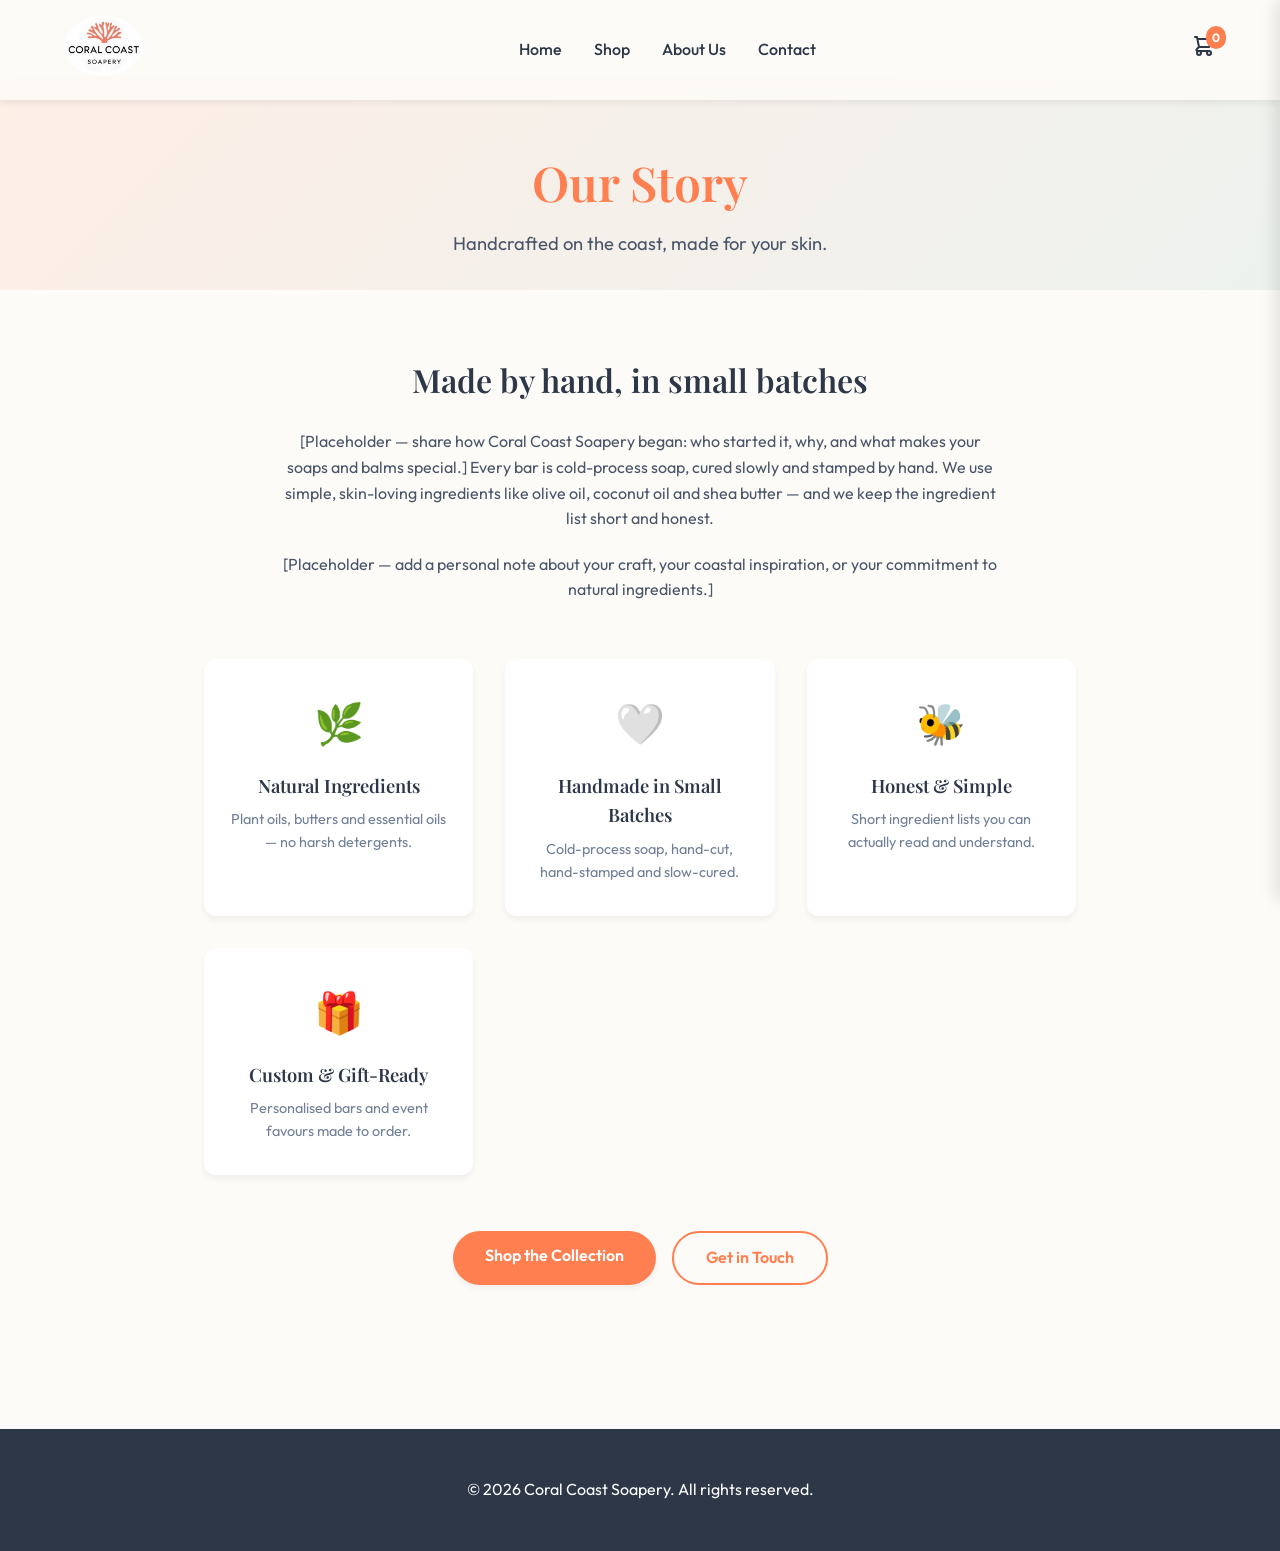
==== about.html @ 8bab6385 "Update productsData with 34 items from Excel catalog" ====
<!DOCTYPE html>
<html lang="en">
<head>
    <meta charset="UTF-8">
    <meta name="viewport" content="width=device-width, initial-scale=1.0">
    <title>About Us | Coral Coast Soapery</title>
    <meta name="description" content="The story behind Coral Coast Soapery — small-batch, handmade soaps and balms crafted with natural ingredients.">
    <link rel="icon" href="logo/CORAL COAST_LOGO.jpg">

    <!-- Open Graph / social share -->
    <meta property="og:type" content="website">
    <meta property="og:title" content="About Coral Coast Soapery">
    <meta property="og:description" content="Small-batch, handmade soaps and balms crafted with natural ingredients.">
    <meta property="og:image" content="logo/CORAL COAST_LOGO.jpg">
    <meta name="twitter:card" content="summary_large_image">

    <link rel="stylesheet" href="styles.css">
</head>
<body>
    <header>
        <a href="index.html" class="logo">
            <img src="logo/CORAL COAST_LOGO.jpg" alt="Coral Coast Soapery Logo">
        </a>
        <nav>
            <ul id="nav-menu">
                <li><a href="index.html">Home</a></li>
                <li><a href="shop.html">Shop</a></li>
                <li><a href="about.html">About Us</a></li>
                <li><a href="contact.html">Contact</a></li>
            </ul>
        </nav>
        <div class="header-actions">
            <div class="cart-icon" id="cart-icon">
                <svg xmlns="http://www.w3.org/2000/svg" fill="none" viewBox="0 0 24 24" stroke="currentColor">
                    <path stroke-linecap="round" stroke-linejoin="round" stroke-width="2" d="M3 3h2l.4 2M7 13h10l4-8H5.4M7 13L5.4 5M7 13l-2.293 2.293c-.63.63-.184 1.707.707 1.707H17m0 0a2 2 0 100 4 2 2 0 000-4zm-8 2a2 2 0 11-4 0 2 2 0 014 0z" />
                </svg>
                <span class="cart-count" id="cart-count">0</span>
            </div>
            <button class="menu-toggle" id="menu-toggle" aria-label="Toggle navigation menu" aria-expanded="false" aria-controls="nav-menu">
                <span></span><span></span><span></span>
            </button>
        </div>
    </header>

    <div class="cart-sidebar" id="cart-sidebar">
        <div class="cart-header">
            <h2>Your Cart</h2>
            <button class="close-cart" id="close-cart">&times;</button>
        </div>
        <div class="cart-items" id="cart-items"></div>
        <div class="cart-footer">
            <div class="cart-total">
                <span>Total:</span>
                <span id="cart-total-amount">$0.00</span>
            </div>
            <a href="checkout.html" class="btn btn-primary checkout-btn">Proceed to Checkout</a>
        </div>
    </div>

    <!-- TODO (client): replace the placeholder copy below with the real brand story. -->
    <section class="page-hero">
        <div class="page-hero-content">
            <h1>Our Story</h1>
            <p>Handcrafted on the coast, made for your skin.</p>
        </div>
    </section>

    <section class="about-section">
        <div class="about-story">
            <h2>Made by hand, in small batches</h2>
            <p>
                [Placeholder — share how Coral Coast Soapery began: who started it, why,
                and what makes your soaps and balms special.] Every bar is cold-process
                soap, cured slowly and stamped by hand. We use simple, skin-loving
                ingredients like olive oil, coconut oil and shea butter — and we keep the
                ingredient list short and honest.
            </p>
            <p>
                [Placeholder — add a personal note about your craft, your coastal
                inspiration, or your commitment to natural ingredients.]
            </p>
        </div>

        <div class="values-grid">
            <div class="value-card">
                <div class="value-icon">🌿</div>
                <h3>Natural Ingredients</h3>
                <p>Plant oils, butters and essential oils — no harsh detergents.</p>
            </div>
            <div class="value-card">
                <div class="value-icon">🤍</div>
                <h3>Handmade in Small Batches</h3>
                <p>Cold-process soap, hand-cut, hand-stamped and slow-cured.</p>
            </div>
            <div class="value-card">
                <div class="value-icon">🐝</div>
                <h3>Honest &amp; Simple</h3>
                <p>Short ingredient lists you can actually read and understand.</p>
            </div>
            <div class="value-card">
                <div class="value-icon">🎁</div>
                <h3>Custom &amp; Gift-Ready</h3>
                <p>Personalised bars and event favours made to order.</p>
            </div>
        </div>

        <div class="about-cta">
            <a href="shop.html" class="btn btn-primary">Shop the Collection</a>
            <a href="contact.html" class="btn btn-outline">Get in Touch</a>
        </div>
    </section>

    <footer>
        <p>&copy; 2026 Coral Coast Soapery. All rights reserved.</p>
    </footer>

    <script src="main.js"></script>
</body>
</html>
---- styles.css ----
/* e:\CORAL COAST SOAPERY\styles.css */
@import url('https://fonts.googleapis.com/css2?family=Outfit:wght@300;400;500;600&family=Playfair+Display:ital,wght@0,400;0,600;1,400&display=swap');

:root {
    --color-bg: #fdfbf7;
    --color-text: #2d3748;
    --color-accent: #ff7f50; /* Coral */
    --color-secondary: #8fbc8f; /* Sage Green */
    --color-ocean: #5f9ea0; /* Ocean Blue */
    --color-white: #ffffff;
    --font-heading: 'Playfair Display', serif;
    --font-body: 'Outfit', sans-serif;
    --transition-smooth: all 0.3s cubic-bezier(0.25, 0.8, 0.25, 1);
    --border-radius: 12px;
    --shadow-subtle: 0 4px 6px rgba(0, 0, 0, 0.05);
    --shadow-hover: 0 10px 15px rgba(0, 0, 0, 0.1);
}

* {
    margin: 0;
    padding: 0;
    box-sizing: border-box;
}

body {
    font-family: var(--font-body);
    background-color: var(--color-bg);
    color: var(--color-text);
    line-height: 1.6;
    overflow-x: hidden;
}

h1, h2, h3, h4, h5, h6 {
    font-family: var(--font-heading);
    font-weight: 600;
}

a {
    text-decoration: none;
    color: inherit;
}

/* Header & Nav */
header {
    background-color: rgba(253, 251, 247, 0.9);
    backdrop-filter: blur(10px);
    position: fixed;
    width: 100%;
    top: 0;
    z-index: 1000;
    box-shadow: var(--shadow-subtle);
    padding: 1rem 5%;
    display: flex;
    justify-content: space-between;
    align-items: center;
    transition: var(--transition-smooth);
}

.logo img {
    height: 60px;
    border-radius: 50%;
}

nav ul {
    list-style: none;
    display: flex;
    gap: 2rem;
}

nav a {
    font-weight: 500;
    position: relative;
    padding-bottom: 0.25rem;
}

nav a::after {
    content: '';
    position: absolute;
    width: 0;
    height: 2px;
    bottom: 0;
    left: 0;
    background-color: var(--color-accent);
    transition: var(--transition-smooth);
}

nav a:hover::after {
    width: 100%;
}

.cart-icon {
    position: relative;
    cursor: pointer;
}

.cart-icon svg {
    width: 24px;
    height: 24px;
}

.cart-count {
    position: absolute;
    top: -8px;
    right: -10px;
    background-color: var(--color-accent);
    color: var(--color-white);
    font-size: 0.75rem;
    padding: 2px 6px;
    border-radius: 10px;
    font-weight: bold;
}

.header-actions {
    display: flex;
    align-items: center;
    gap: 1.25rem;
}

/* Hamburger toggle — hidden on desktop, shown on mobile */
.menu-toggle {
    display: none;
    flex-direction: column;
    justify-content: center;
    gap: 5px;
    background: none;
    border: none;
    cursor: pointer;
    padding: 4px;
}

.menu-toggle span {
    display: block;
    width: 26px;
    height: 2px;
    border-radius: 2px;
    background-color: var(--color-text);
    transition: var(--transition-smooth);
}

.menu-toggle.active span:nth-child(1) {
    transform: translateY(7px) rotate(45deg);
}

.menu-toggle.active span:nth-child(2) {
    opacity: 0;
}

.menu-toggle.active span:nth-child(3) {
    transform: translateY(-7px) rotate(-45deg);
}

/* Hero Section */
.hero {
    margin-top: 80px;
    height: 70vh;
    display: flex;
    align-items: center;
    justify-content: center;
    text-align: center;
    background: linear-gradient(135deg, rgba(255, 127, 80, 0.1), rgba(95, 158, 160, 0.1));
    padding: 2rem;
}

.hero-content h1 {
    font-size: 4rem;
    margin-bottom: 1rem;
    color: var(--color-accent);
}

.hero-content p {
    font-size: 1.2rem;
    margin-bottom: 2rem;
    max-width: 600px;
    margin-inline: auto;
}

.btn {
    display: inline-block;
    padding: 0.75rem 2rem;
    border-radius: 30px;
    font-weight: 600;
    cursor: pointer;
    transition: var(--transition-smooth);
    border: none;
}

.btn-primary {
    background-color: var(--color-accent);
    color: var(--color-white);
    box-shadow: var(--shadow-subtle);
}

.btn-primary:hover {
    background-color: #e66a3d;
    transform: translateY(-2px);
    box-shadow: var(--shadow-hover);
}

/* Products Grid */
.products-section {
    padding: 5rem 5%;
}

.section-title {
    text-align: center;
    font-size: 2.5rem;
    margin-bottom: 3rem;
}

.grid {
    display: grid;
    grid-template-columns: repeat(auto-fit, minmax(280px, 1fr));
    gap: 2.5rem;
}

.product-card {
    background: var(--color-white);
    border-radius: var(--border-radius);
    overflow: hidden;
    box-shadow: var(--shadow-subtle);
    transition: var(--transition-smooth);
    text-align: center;
    position: relative;
    padding-bottom: 1.5rem;
    display: flex;
    flex-direction: column;
}

.product-card:hover {
    transform: translateY(-10px);
    box-shadow: var(--shadow-hover);
}

.product-image {
    width: 100%;
    height: 300px;
    object-fit: cover;
    transition: var(--transition-smooth);
}

.product-card:hover .product-image {
    transform: scale(1.05);
}

.product-info {
    padding: 1.5rem;
    flex-grow: 1;
    display: flex;
    flex-direction: column;
    justify-content: flex-end;
}

.product-title {
    font-size: 1.25rem;
    margin-bottom: 0.25rem;
}

.product-weight {
    font-size: 0.85rem;
    color: #718096;
    margin-bottom: 0.5rem;
}

.product-desc-small {
    font-size: 0.9rem;
    color: #4a5568;
    margin-bottom: 1rem;
    line-height: 1.4;
}

.product-price {
    font-weight: 600;
    color: var(--color-secondary);
    font-size: 1.1rem;
    margin-bottom: 1rem;
}

/* Cart Sidebar (hidden by default) */
.cart-sidebar {
    position: fixed;
    top: 0;
    right: -400px;
    width: 400px;
    height: 100vh;
    background: var(--color-white);
    box-shadow: -5px 0 15px rgba(0,0,0,0.1);
    z-index: 2000;
    transition: var(--transition-smooth);
    padding: 2rem;
    display: flex;
    flex-direction: column;
}

.cart-sidebar.open {
    right: 0;
}

.cart-header {
    display: flex;
    justify-content: space-between;
    align-items: center;
    margin-bottom: 2rem;
    border-bottom: 1px solid #eee;
    padding-bottom: 1rem;
}

.close-cart {
    background: none;
    border: none;
    font-size: 1.5rem;
    cursor: pointer;
}

.cart-items {
    flex: 1;
    overflow-y: auto;
}

.cart-item {
    display: flex;
    gap: 1rem;
    margin-bottom: 1.5rem;
    align-items: center;
}

.cart-item img {
    width: 60px;
    height: 60px;
    border-radius: 8px;
    object-fit: cover;
}

.cart-item-details {
    flex: 1;
}

.cart-item-title {
    font-weight: 500;
    font-size: 0.9rem;
}

.cart-item-price {
    color: var(--color-secondary);
    font-weight: 600;
}

.remove-item {
    background: none;
    border: none;
    color: #e53e3e;
    cursor: pointer;
    font-size: 0.8rem;
}

.cart-qty {
    display: flex;
    align-items: center;
    gap: 0.5rem;
    margin-top: 0.35rem;
}

.qty-btn {
    width: 24px;
    height: 24px;
    border: 1px solid #ddd;
    background: var(--color-white);
    border-radius: 6px;
    cursor: pointer;
    font-size: 1rem;
    line-height: 1;
    display: flex;
    align-items: center;
    justify-content: center;
    transition: var(--transition-smooth);
}

.qty-btn:hover {
    border-color: var(--color-accent);
    color: var(--color-accent);
}

.qty-value {
    min-width: 20px;
    text-align: center;
    font-weight: 600;
    font-size: 0.9rem;
}

.cart-qty .remove-item {
    margin-left: auto;
}

.cart-footer {
    border-top: 1px solid #eee;
    padding-top: 1.5rem;
}

.cart-total {
    display: flex;
    justify-content: space-between;
    font-weight: 600;
    font-size: 1.2rem;
    margin-bottom: 1.5rem;
}

.checkout-btn {
    width: 100%;
    text-align: center;
}

/* Footer */
footer {
    background-color: var(--color-text);
    color: var(--color-white);
    text-align: center;
    padding: 3rem 5%;
    margin-top: 5rem;
}

/* Checkout Page */
.checkout-container {
    max-width: 1000px;
    margin: 120px auto 5rem;
    display: grid;
    grid-template-columns: 1fr 1fr;
    gap: 3rem;
    padding: 0 5%;
}

.checkout-form {
    background: var(--color-white);
    padding: 2.5rem;
    border-radius: var(--border-radius);
    box-shadow: var(--shadow-subtle);
}

.form-group {
    margin-bottom: 1.5rem;
}

.form-group label {
    display: block;
    margin-bottom: 0.5rem;
    font-weight: 500;
}

.form-group input {
    width: 100%;
    padding: 0.75rem;
    border: 1px solid #ddd;
    border-radius: 8px;
    font-family: var(--font-body);
}

.form-group input:focus {
    outline: none;
    border-color: var(--color-accent);
}

.order-summary {
    background: #f4f8f4;
    padding: 2.5rem;
    border-radius: var(--border-radius);
}

@media (max-width: 768px) {
    .checkout-container {
        grid-template-columns: 1fr;
    }
    .menu-toggle {
        display: flex;
    }
    nav {
        position: absolute;
        top: 100%;
        left: 0;
        width: 100%;
    }
    nav ul {
        flex-direction: column;
        gap: 0;
        background-color: var(--color-bg);
        box-shadow: var(--shadow-subtle);
        max-height: 0;
        overflow: hidden;
        opacity: 0;
        pointer-events: none;
        transition: var(--transition-smooth);
    }
    nav ul.open {
        max-height: 320px;
        opacity: 1;
        pointer-events: auto;
        padding: 0.5rem 5% 1rem;
    }
    nav ul li {
        padding: 0.85rem 0;
        border-bottom: 1px solid rgba(0, 0, 0, 0.06);
    }
    .hero-content h1 {
        font-size: 2.5rem;
    }
    .cart-sidebar {
        width: 100%;
        right: -100%;
    }
}

/* Single Product Detail Page */
.product-detail-wrapper {
    max-width: 1200px;
    margin: 120px auto 5rem;
    padding: 0 5%;
}

.back-link {
    display: inline-block;
    margin-bottom: 2rem;
    font-weight: 500;
    color: var(--color-ocean);
    transition: var(--transition-smooth);
}

.back-link:hover {
    color: var(--color-accent);
}

.product-detail-container {
    display: grid;
    grid-template-columns: 1fr 1fr;
    gap: 4rem;
    background: var(--color-white);
    padding: 3rem;
    border-radius: var(--border-radius);
    box-shadow: var(--shadow-subtle);
}

.pd-gallery img {
    width: 100%;
    height: auto;
    border-radius: 12px;
    object-fit: cover;
    box-shadow: var(--shadow-subtle);
}

.pd-info {
    display: flex;
    flex-direction: column;
    justify-content: center;
}

.pd-category {
    font-size: 0.9rem;
    text-transform: uppercase;
    letter-spacing: 1px;
    color: var(--color-secondary);
    margin-bottom: 0.5rem;
    font-weight: 600;
}

.pd-title {
    font-size: 2.5rem;
    margin-bottom: 1rem;
    line-height: 1.2;
}

.pd-price {
    font-size: 1.5rem;
    font-weight: 600;
    color: var(--color-text);
    margin-bottom: 1.5rem;
}

.pd-scent {
    font-size: 1.1rem;
    font-style: italic;
    color: var(--color-ocean);
    margin-bottom: 1rem;
}

.pd-desc {
    font-size: 1rem;
    color: #4a5568;
    margin-bottom: 1.5rem;
    line-height: 1.6;
}

.pd-weight {
    font-size: 0.9rem;
    color: #718096;
    margin-bottom: 1.5rem;
}

.pd-ingredients {
    background: #fdfbf7;
    padding: 1.5rem;
    border-radius: 8px;
    margin-bottom: 2rem;
    border-left: 4px solid var(--color-secondary);
}

.pd-ingredients h3 {
    font-size: 1rem;
    margin-bottom: 0.5rem;
}

.pd-ingredients p {
    font-size: 0.9rem;
    color: #4a5568;
}

.pd-add-btn {
    width: 100%;
    padding: 1rem;
    font-size: 1.1rem;
    margin-bottom: 1.5rem;
}

.pd-shipping-note {
    font-size: 0.85rem;
    color: #a0aec0;
    text-align: center;
}

@media (max-width: 900px) {
    .product-detail-container {
        grid-template-columns: 1fr;
        padding: 2rem;
        gap: 2rem;
    }
}

/* ===== Shared page hero (About / Contact) ===== */
.page-hero {
    margin-top: 80px;
    padding: 4rem 5% 2rem;
    text-align: center;
    background: linear-gradient(135deg, rgba(255, 127, 80, 0.1), rgba(95, 158, 160, 0.1));
}

.page-hero-content h1 {
    font-size: 3rem;
    color: var(--color-accent);
    margin-bottom: 0.5rem;
}

.page-hero-content p {
    font-size: 1.15rem;
    max-width: 600px;
    margin: 0 auto;
    color: #4a5568;
}

/* Outline button variant */
.btn-outline {
    background: transparent;
    color: var(--color-accent);
    border: 2px solid var(--color-accent);
}

.btn-outline:hover {
    background: var(--color-accent);
    color: var(--color-white);
    transform: translateY(-2px);
    box-shadow: var(--shadow-hover);
}

/* ===== About page ===== */
.about-section {
    max-width: 1000px;
    margin: 0 auto;
    padding: 4rem 5%;
}

.about-story {
    text-align: center;
    max-width: 720px;
    margin: 0 auto 3.5rem;
}

.about-story h2 {
    font-size: 2rem;
    margin-bottom: 1.5rem;
}

.about-story p {
    color: #4a5568;
    margin-bottom: 1.25rem;
}

.values-grid {
    display: grid;
    grid-template-columns: repeat(auto-fit, minmax(220px, 1fr));
    gap: 2rem;
    margin-bottom: 3.5rem;
}

.value-card {
    background: var(--color-white);
    border-radius: var(--border-radius);
    box-shadow: var(--shadow-subtle);
    padding: 2rem 1.5rem;
    text-align: center;
    transition: var(--transition-smooth);
}

.value-card:hover {
    transform: translateY(-6px);
    box-shadow: var(--shadow-hover);
}

.value-icon {
    font-size: 2.5rem;
    margin-bottom: 1rem;
}

.value-card h3 {
    margin-bottom: 0.5rem;
    font-size: 1.15rem;
}

.value-card p {
    font-size: 0.9rem;
    color: #718096;
}

.about-cta {
    display: flex;
    gap: 1rem;
    justify-content: center;
    flex-wrap: wrap;
}

/* ===== Contact page ===== */
.contact-section {
    max-width: 1000px;
    margin: 0 auto;
    padding: 4rem 5%;
    display: grid;
    grid-template-columns: 1fr 1.3fr;
    gap: 3rem;
    align-items: start;
}

.contact-methods {
    display: flex;
    flex-direction: column;
    gap: 1.25rem;
}

.contact-method {
    display: flex;
    flex-direction: column;
    background: var(--color-white);
    border-radius: var(--border-radius);
    box-shadow: var(--shadow-subtle);
    padding: 1.5rem;
    transition: var(--transition-smooth);
}

.contact-method:hover {
    transform: translateY(-4px);
    box-shadow: var(--shadow-hover);
}

.contact-method-icon {
    font-size: 1.75rem;
    margin-bottom: 0.5rem;
}

.contact-method-label {
    font-weight: 600;
    color: var(--color-text);
}

.contact-method-value {
    font-size: 0.9rem;
    color: var(--color-ocean);
}

.contact-form-wrapper {
    background: var(--color-white);
    border-radius: var(--border-radius);
    box-shadow: var(--shadow-subtle);
    padding: 2.5rem;
}

.contact-form-wrapper h2 {
    margin-bottom: 0.5rem;
}

.contact-form-note {
    color: #718096;
    font-size: 0.9rem;
    margin-bottom: 1.5rem;
}

.form-group textarea {
    width: 100%;
    padding: 0.75rem;
    border: 1px solid #ddd;
    border-radius: 8px;
    font-family: var(--font-body);
    resize: vertical;
}

.form-group textarea:focus {
    outline: none;
    border-color: var(--color-accent);
}

.contact-form-status {
    margin-top: 1rem;
    font-weight: 500;
    color: var(--color-secondary);
    text-align: center;
}

@media (max-width: 768px) {
    .contact-section {
        grid-template-columns: 1fr;
    }
    .page-hero-content h1 {
        font-size: 2.25rem;
    }
}
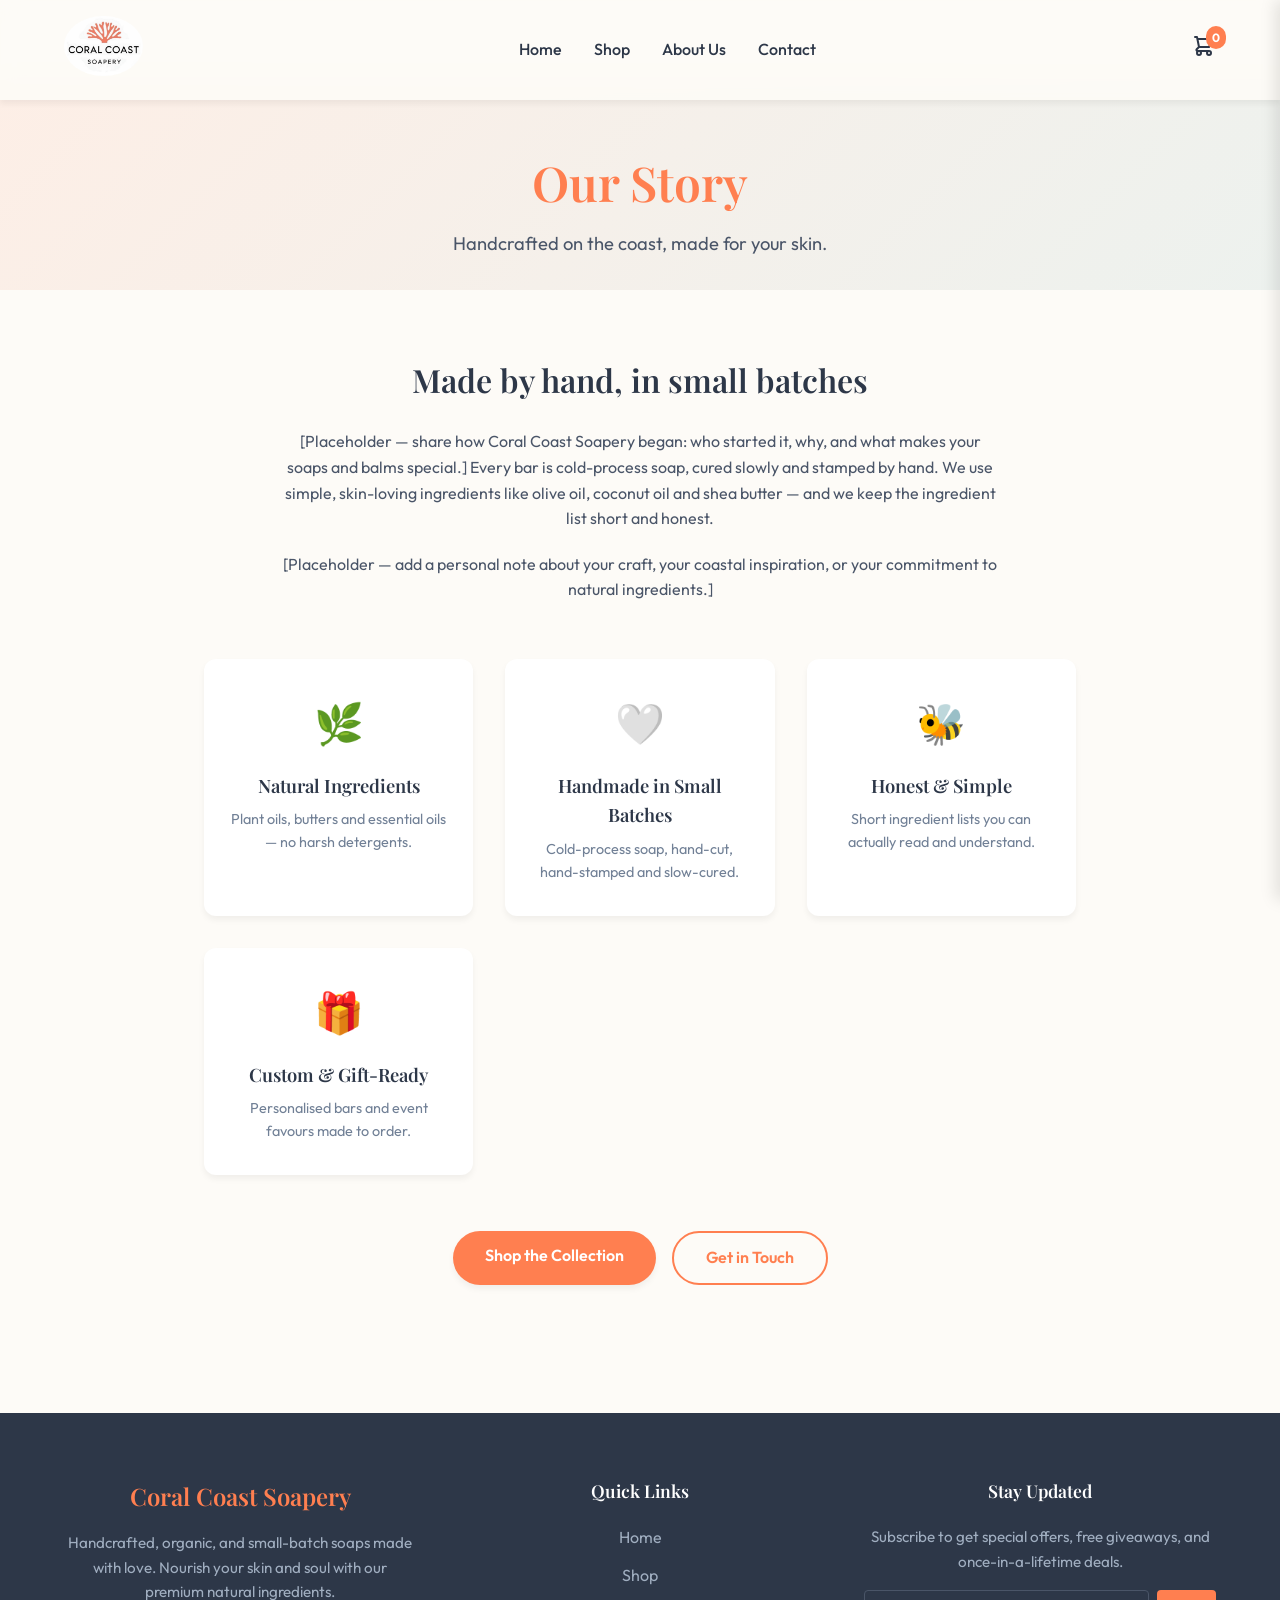
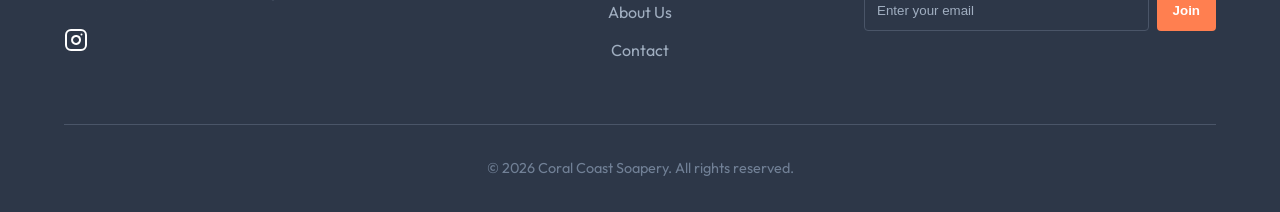
==== commit fc6ac72f: "Apply site-wide UI/UX upgrades: toast, animations, mobile menu, footer" ====
--- a/about.html
+++ b/about.html
@@ -110,8 +110,38 @@
         </div>
     </section>
 
-    <footer>
-        <p>&copy; 2026 Coral Coast Soapery. All rights reserved.</p>
+        <footer>
+        <div class="footer-container">
+            <div class="footer-brand">
+                <h3>Coral Coast Soapery</h3>
+                <p>Handcrafted, organic, and small-batch soaps made with love. Nourish your skin and soul with our premium natural ingredients.</p>
+                <div class="social-links">
+                    <a href="https://instagram.com/coralcoastsoapery" target="_blank" aria-label="Instagram">
+                        <svg width="24" height="24" viewBox="0 0 24 24" fill="none" stroke="currentColor" stroke-width="2" stroke-linecap="round" stroke-linejoin="round"><rect x="2" y="2" width="20" height="20" rx="5" ry="5"></rect><path d="M16 11.37A4 4 0 1 1 12.63 8 4 4 0 0 1 16 11.37z"></path><line x1="17.5" y1="6.5" x2="17.51" y2="6.5"></line></svg>
+                    </a>
+                </div>
+            </div>
+            <div class="footer-links">
+                <h4>Quick Links</h4>
+                <ul>
+                    <li><a href="index.html">Home</a></li>
+                    <li><a href="shop.html">Shop</a></li>
+                    <li><a href="about.html">About Us</a></li>
+                    <li><a href="contact.html">Contact</a></li>
+                </ul>
+            </div>
+            <div class="footer-newsletter">
+                <h4>Stay Updated</h4>
+                <p style="color: #a0aec0; font-size: 0.95rem;">Subscribe to get special offers, free giveaways, and once-in-a-lifetime deals.</p>
+                <form class="newsletter-form" onsubmit="event.preventDefault(); alert('Thanks for subscribing!');">
+                    <input type="email" placeholder="Enter your email" required>
+                    <button type="submit">Join</button>
+                </form>
+            </div>
+        </div>
+        <div class="footer-bottom">
+            <p>&copy; 2026 Coral Coast Soapery. All rights reserved.</p>
+        </div>
     </footer>
 
     <script src="main.js"></script>
--- a/styles.css
+++ b/styles.css
@@ -88,6 +88,35 @@
     width: 100%;
 }
 
+@media (max-width: 768px) {
+    nav ul {
+        flex-direction: column;
+        position: absolute;
+        top: 80px;
+        left: 0;
+        width: 100%;
+        background: rgba(253, 251, 247, 0.98);
+        backdrop-filter: blur(10px);
+        padding: 2rem;
+        gap: 1.5rem;
+        box-shadow: 0 10px 15px -3px rgba(0,0,0,0.1);
+        transform: translateY(-150%);
+        opacity: 0;
+        transition: var(--transition-smooth);
+        pointer-events: none;
+    }
+
+    nav ul.active {
+        transform: translateY(0);
+        opacity: 1;
+        pointer-events: auto;
+    }
+
+    .menu-toggle {
+        display: flex;
+    }
+}
+
 .cart-icon {
     position: relative;
     cursor: pointer;
@@ -157,8 +186,21 @@
     align-items: center;
     justify-content: center;
     text-align: center;
-    background: linear-gradient(135deg, rgba(255, 127, 80, 0.1), rgba(95, 158, 160, 0.1));
+    background: linear-gradient(135deg, rgba(255, 127, 80, 0.1), rgba(95, 158, 160, 0.1)), url('images/IMG-20260616-WA0051.jpg') center/cover no-repeat;
+    position: relative;
     padding: 2rem;
+}
+
+.hero::after {
+    content: '';
+    position: absolute;
+    inset: 0;
+    background: rgba(253, 251, 247, 0.6);
+}
+
+.hero-content {
+    position: relative;
+    z-index: 1;
 }
 
 .hero-content h1 {
@@ -214,28 +256,30 @@
 }
 
 .product-card {
-    background: var(--color-white);
+    background-color: var(--color-white);
     border-radius: var(--border-radius);
     overflow: hidden;
     box-shadow: var(--shadow-subtle);
     transition: var(--transition-smooth);
-    text-align: center;
-    position: relative;
-    padding-bottom: 1.5rem;
     display: flex;
     flex-direction: column;
 }
 
 .product-card:hover {
-    transform: translateY(-10px);
+    transform: translateY(-5px);
     box-shadow: var(--shadow-hover);
+}
+
+.product-link {
+    display: block;
+    overflow: hidden;
 }
 
 .product-image {
     width: 100%;
-    height: 300px;
+    height: 250px;
     object-fit: cover;
-    transition: var(--transition-smooth);
+    transition: transform 0.5s ease;
 }
 
 .product-card:hover .product-image {
@@ -622,6 +666,164 @@
     text-align: center;
 }
 
+/* Animations */
+.reveal {
+    transform: translateY(30px);
+    opacity: 0;
+    transition: all 0.8s ease-out;
+}
+
+.reveal.active {
+    transform: translateY(0);
+    opacity: 1;
+}
+
+/* Toast Notification */
+#toast-container {
+    position: fixed;
+    bottom: 20px;
+    right: 20px;
+    z-index: 9999;
+    display: flex;
+    flex-direction: column;
+    gap: 10px;
+}
+
+.toast {
+    background: var(--color-text);
+    color: var(--color-white);
+    padding: 1rem 1.5rem;
+    border-radius: 8px;
+    box-shadow: 0 10px 15px -3px rgba(0,0,0,0.2);
+    font-size: 0.95rem;
+    display: flex;
+    align-items: center;
+    gap: 10px;
+    animation: slideIn 0.3s ease-out forwards;
+}
+
+.toast.fade-out {
+    animation: fadeOut 0.5s ease-in forwards;
+}
+
+@keyframes slideIn {
+    from { transform: translateX(100%); opacity: 0; }
+    to { transform: translateX(0); opacity: 1; }
+}
+
+@keyframes fadeOut {
+    from { transform: translateX(0); opacity: 1; }
+    to { transform: translateX(100%); opacity: 0; }
+}
+
+/* Rich Footer */
+footer {
+    background-color: var(--color-text);
+    color: var(--color-white);
+    padding: 4rem 5% 2rem;
+    margin-top: 4rem;
+}
+
+.footer-container {
+    display: grid;
+    grid-template-columns: repeat(auto-fit, minmax(250px, 1fr));
+    gap: 3rem;
+    margin-bottom: 3rem;
+}
+
+.footer-brand h3 {
+    font-family: var(--font-heading);
+    font-size: 1.5rem;
+    color: var(--color-accent);
+    margin-bottom: 1rem;
+}
+
+.footer-brand p {
+    color: #a0aec0;
+    font-size: 0.95rem;
+    margin-bottom: 1.5rem;
+}
+
+.social-links {
+    display: flex;
+    gap: 1rem;
+}
+
+.social-links a {
+    color: var(--color-white);
+    transition: var(--color-accent);
+}
+
+.social-links a:hover {
+    color: var(--color-accent);
+}
+
+.footer-links h4, .footer-newsletter h4 {
+    font-size: 1.1rem;
+    margin-bottom: 1.25rem;
+    color: var(--color-white);
+}
+
+.footer-links ul {
+    list-style: none;
+}
+
+.footer-links li {
+    margin-bottom: 0.75rem;
+}
+
+.footer-links a {
+    color: #a0aec0;
+    transition: var(--transition-smooth);
+}
+
+.footer-links a:hover {
+    color: var(--color-accent);
+}
+
+.newsletter-form {
+    display: flex;
+    gap: 0.5rem;
+    margin-top: 1rem;
+}
+
+.newsletter-form input {
+    flex: 1;
+    padding: 0.75rem;
+    border: 1px solid #4a5568;
+    background: transparent;
+    color: var(--color-white);
+    border-radius: 4px;
+    outline: none;
+}
+
+.newsletter-form input::placeholder {
+    color: #a0aec0;
+}
+
+.newsletter-form button {
+    padding: 0.75rem 1rem;
+    background: var(--color-accent);
+    color: var(--color-white);
+    border: none;
+    border-radius: 4px;
+    cursor: pointer;
+    font-weight: 600;
+    transition: background 0.3s ease;
+}
+
+.newsletter-form button:hover {
+    background: #e66a3d;
+}
+
+.footer-bottom {
+    text-align: center;
+    padding-top: 2rem;
+    border-top: 1px solid #4a5568;
+    color: #718096;
+    font-size: 0.9rem;
+}
+
 @media (max-width: 900px) {
     .product-detail-container {
         grid-template-columns: 1fr;
